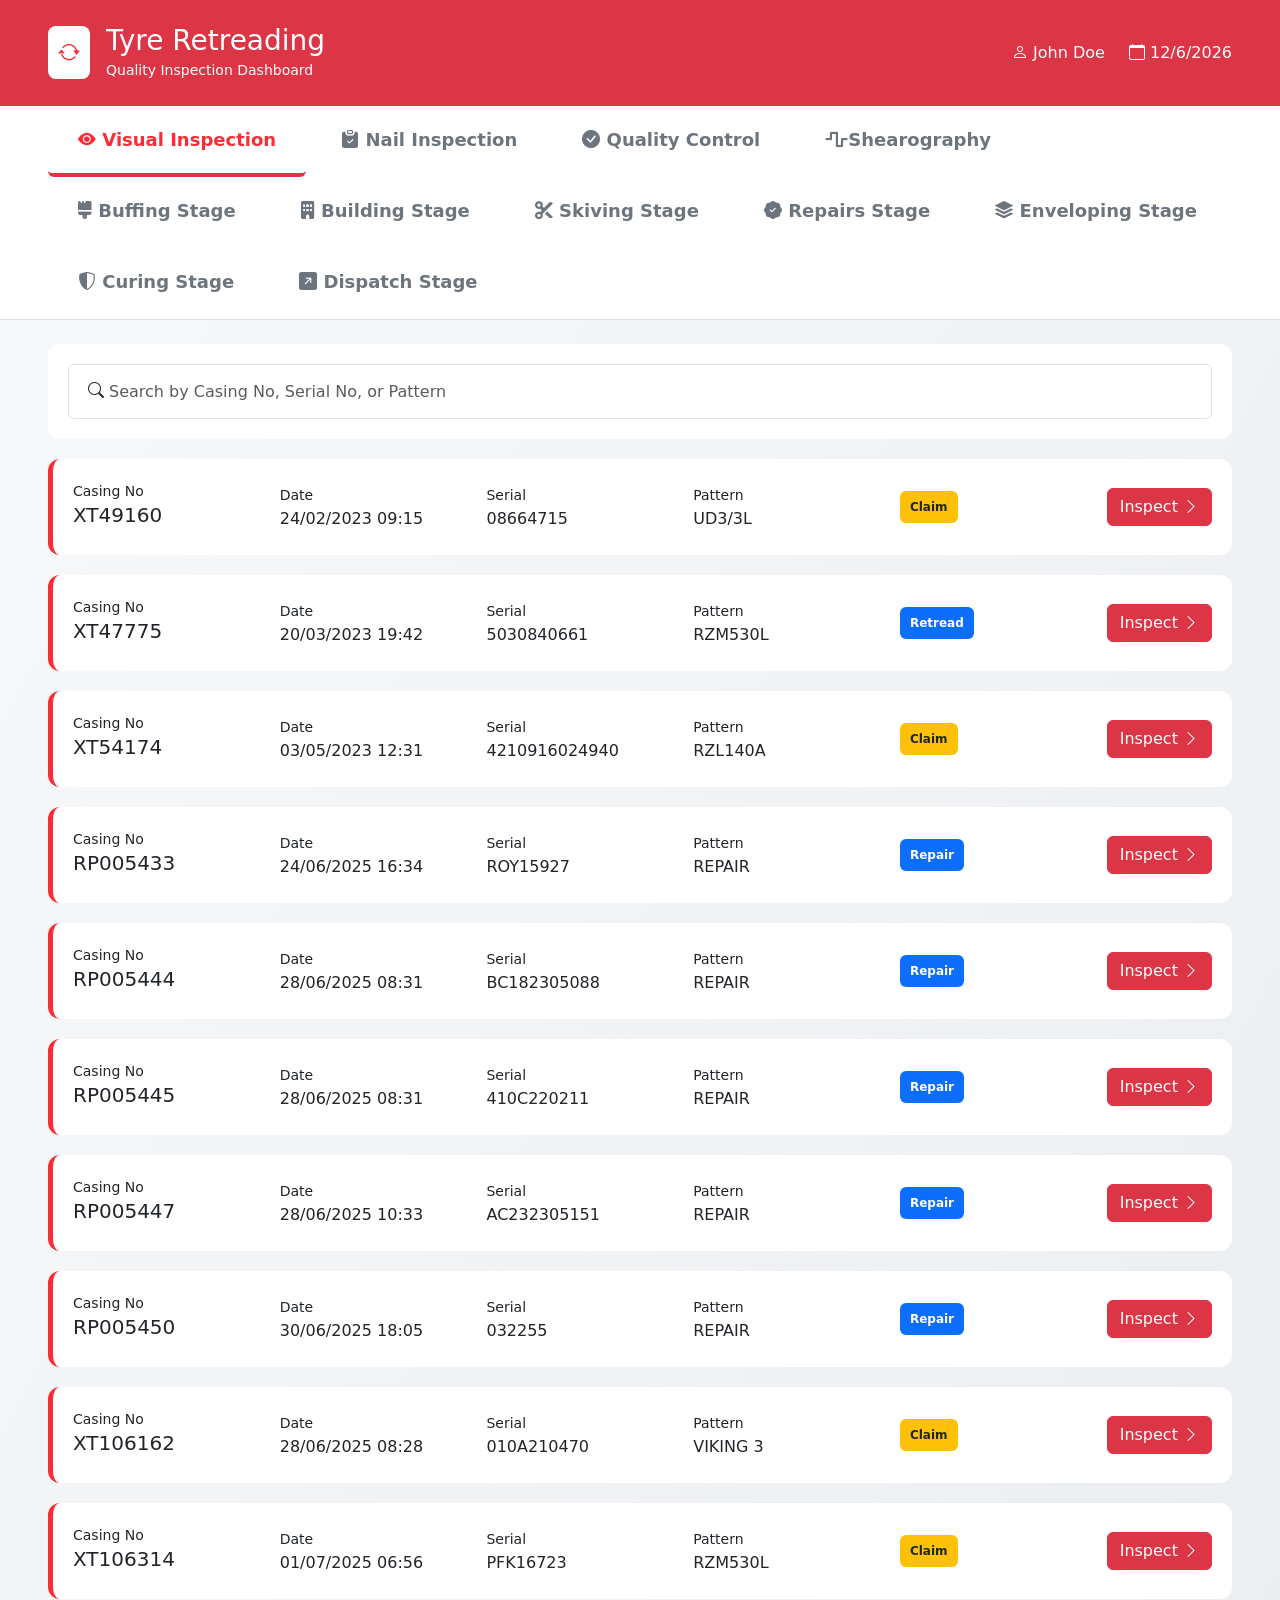
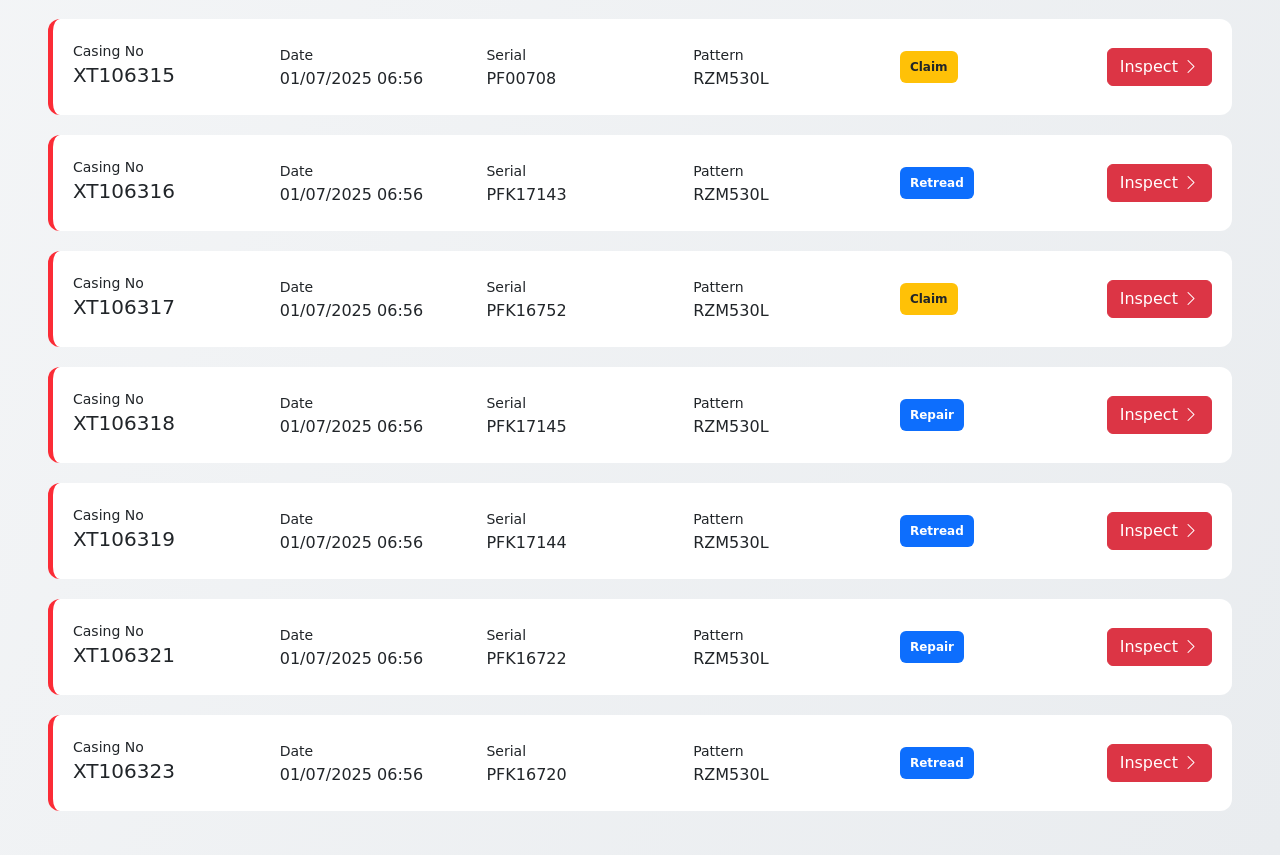
==== index.html @ 551306a9 "1st commit initiated" ====
<!DOCTYPE html>
<html lang="en">
  <head>
    <meta charset="UTF-8" />
    <meta name="viewport" content="width=device-width, initial-scale=1.0" />
    <title>Tyre Inspection Dashboard</title>
    <!-- Bootstrap 5.3 -->
    <link
      href="https://cdn.jsdelivr.net/npm/bootstrap@5.3.2/dist/css/bootstrap.min.css"
      rel="stylesheet"
    />

    <!-- Bootstrap Icons -->
    <link
      href="https://cdn.jsdelivr.net/npm/bootstrap-icons/font/bootstrap-icons.css"
      rel="stylesheet"
    />
    <!--Font Awesome-->
    <link
      rel="stylesheet"
      href="https://cdnjs.cloudflare.com/ajax/libs/font-awesome/6.5.1/css/all.min.css"
      integrity="sha512-..."
      crossorigin="anonymous"
      referrerpolicy="no-referrer"
    />

    <!-- Custom CSS -->
    <link rel="stylesheet" href="style.css" />
  </head>
  <body>
    <!-- HEADER -->
    <div class="header">
      <div
        class="container-fluid px-5 py-4 d-flex justify-content-between align-items-center"
      >
        <div class="d-flex align-items-center gap-3">
          <div class="logo-box">
            <i class="bi bi-arrow-repeat"></i>
          </div>
          <div>
            <h3 class="mb-0">Tyre Retreading</h3>
            <small>Quality Inspection Dashboard</small>
          </div>
        </div>

        <div class="d-flex gap-4">
          <div><i class="bi bi-person"></i> John Doe</div>
          <div><i class="bi bi-calendar"></i> <span id="today"></span></div>
        </div>
      </div>
    </div>

    <!-- TABS -->
    <div class="tabs">
      <div class="container-fluid px-5">
        <a class="btn tab-btn active" onclick="switchTab('visual')">
          <i class="bi bi-eye-fill"></i> Visual Inspection
        </a>
        <a
          class="btn tab-btn"
          href="nailInspection.html"
          onclick="switchTab('nail')"
        >
          <i class="bi bi-clipboard-check-fill"></i> Nail Inspection
        </a>
        <a
          class="btn tab-btn"
          href="qualityControl.html"
          onclick="switchTab('qc')"
        >
          <i class="bi bi-check-circle-fill"></i> Quality Control
        </a>
        <a
          class="btn tab-btn"
          href="shearography.html"
          onclick="switchTab('qc')"
        >
          <i class="fa-solid fa-wave-square"></i>Shearography
        </a>
        <a class="btn tab-btn" href="buffingStage.html" onclick="switchTab('qc')">
          <i class="fa-solid fa-brush"></i> Buffing Stage
        </a>
        <a class="btn tab-btn" href="buildingstage.html" onclick="switchTab('qc')">
          <i class="fa-solid fa-building"></i> Building Stage
        </a>
        <a class="btn tab-btn" href="skiving.html" onclick="switchTab('qc')">
          <i class="fa-solid fa-scissors"></i>
          Skiving Stage
        </a>
        <a class="btn tab-btn" href="repair.html" onclick="switchTab('qc')">
          <i class="bi bi-patch-check-fill"></i> Repairs Stage
        </a>
        <a class="btn tab-btn" href="" onclick="switchTab('qc')">
          <i class="bi bi-stack"></i> Enveloping Stage
        </a>
        <a class="btn tab-btn" href="" onclick="switchTab('qc')">
          <i class="bi bi-shield-shaded"></i> Curing Stage
        </a>
        <a class="btn tab-btn" href="" onclick="switchTab('qc')">
          <i class="bi bi-arrow-up-right-square-fill"></i> Dispatch Stage
        </a>
      </div>
    </div>

    <!-- CONTENT -->
    <div class="container-fluid px-5 py-4">
      <!-- VISUAL TAB -->
      <div id="visualTab">
        <div class="search-box">
          <i class="bi bi-search"></i>
          <input
            type="text"
            class="form-control"
            id="searchInput"
            placeholder="Search by Casing No, Serial No, or Pattern"
          />
        </div>

        <div id="inspectionList"></div>
      </div>

      <!-- NAIL TAB -->
      <div id="nailTab" class="empty-tab d-none">
        <i class="bi bi-clipboard-check"></i>
        <p>No items pending nail inspection</p>
      </div>

      <!-- QC TAB -->
      <div id="qcTab" class="empty-tab d-none">
        <i class="bi bi-check-circle"></i>
        <p>No items pending quality control</p>
      </div>
    </div>

    <!-- MODAL -->
    <div class="modal fade" id="approvalModal" tabindex="-1">
      <div class="modal-dialog modal-xl modal-dialog-centered">
        <div class="modal-content">
          <div class="modal-header bg-danger text-white">
            <h4 class="modal-title">Visual Inspection - Approval</h4>
          </div>

          <div class="modal-body">
            <div class="modal-info">
              <div>
                <small>Production No</small>
                <h5 id="modalCasing"></h5>
              </div>
              <div>
                <small>Serial No</small>
                <h5 id="modalSerial"></h5>
              </div>
              <div>
                <small>Staff</small>
                <h5>John Doe</h5>
              </div>
            </div>

            <div class="floating-select mb-3" id="floatBox">
              <select class="form-select" id="sectionWidth">
                <option value="" selected disabled hidden></option>
                <option value="Damaged Casing">Damaged Casing</option>
                <option value="Incorrect Pattern">Incorrect Pattern</option>
                <option value="Quality Issues">Quality Issues</option>
              </select>
              <label for="sectionWidth" class="lable-con"
                >Rejection Reason</label
              >
            </div>

            <div class="row g-3">
              <div class="col">
                <button
                  class="btn w-100 btn-approve btn-lg-action d-flex align-items-center justify-content-center gap-3"
                >
                  <b>APPROVED</b>
                  <span class="icon-box">
                    <i class="bi bi-check-lg"></i>
                  </span>
                </button>
              </div>

              <div class="col">
                <button
                  class="btn w-100 btn-reject btn-lg-action d-flex align-items-center justify-content-center gap-3"
                >
                  <b>REJECTED</b>
                  <span class="icon-box">
                    <i class="bi bi-x-lg"></i>
                  </span>
                </button>
              </div>
            </div>

            <button
              class="btn w-100 mt-3 btn-cancel btn-sm-action d-flex align-items-center justify-content-center gap-2"
            >
              Cancel
              <span class="icon-box">
                <i class="bi bi-x-circle"></i>
              </span>
            </button>
          </div>
        </div>
      </div>
    </div>

    <!-- JS -->
    <script src="https://cdn.jsdelivr.net/npm/bootstrap@5.3.2/dist/js/bootstrap.bundle.min.js"></script>
    <script src="script.js"></script>
    <script>
      const select = document.getElementById("sectionWidth");
      const box = document.getElementById("floatBox");

      select.addEventListener("change", function () {
        if (this.value) {
          box.classList.add("has-value");
        } else {
          box.classList.remove("has-value");
        }
      });
    </script>
    <script>
      document.addEventListener("DOMContentLoaded", function () {
        const searchInput = document.getElementById("searchInput");

        searchInput.addEventListener("input", function () {
          const value = this.value.toLowerCase();
          const cards = document.querySelectorAll(".inspection-card");

          cards.forEach((card) => {
            const text = card.innerText.toLowerCase();

            if (text.includes(value)) {
              card.style.display = "";
            } else {
              card.style.display = "none";
            }
          });
        });
      });
    </script>
  </body>
</html>
---- style.css ----
body {
  background: linear-gradient(to bottom right, #f8f9fa, #e9ecef);
  /* color: #f2f2f2; 
  #fb2c36 #ef23369e*/
}

.header {
  background: #dc3545;
  color: white;
}

.logo-box {
  background: white;
  color: #fb2c36;
  padding: 10px;
  border-radius: 8px;
  font-size: 22px;
}

.tabs {
  background: white;
  border-bottom: 1px solid #ddd;
}


.tab-btn {
  border: none;
  background: none;
  padding: 20px 30px;
  font-size: 18px;
  font-weight: 600;
  color: #6c757d;
  border-bottom: 4px solid transparent;
}

.tab-btn.active {
  color: #fb2c36;
  border-bottom-color: #dc3545;
}

.search-box {
  background: white;
  padding: 20px;
  border-radius: 12px;
  box-shadow: none;
  position: relative;
  margin-bottom: 20px;
  outline: none;
}

.search-box i {
  position: absolute;
  top: 50%;
  left: 40px;
  transform: translateY(-50%);
}

.search-box input {
  padding-left: 40px;
  height: 55px;
}

.inspection-card {
  background: white;
  border-left: 5px solid #fb2c36;
  padding: 20px;
  border-radius: 12px;
  margin-bottom: 20px;
}

.empty-tab {
  background: white;
  text-align: center;
  padding: 80px;
  border-radius: 12px;
}

.empty-tab i {
  font-size: 70px;
  color: #ccc;
}

.modal-info {
  display: grid;
  grid-template-columns: repeat(3, 1fr);
  background: #f8f9fa;
  padding: 20px;
  border-radius: 10px;
}

/* .btn-cancel{
    background-color: #f2f2f2;
    color: black;
} */
/* .form-select:focus,
.form-select:focus{
    border-color: none ;
    outline: none !important;
    box-shadow: none !important;
} */
.form-control:focus{
    border-color: #ced4da;
    outline: none;
    box-shadow: none;
}
.bg-warning{
padding: 10px;
}
.bg-primary{
    padding: 10px;
}

.floating-select {
  position: relative;
}

.floating-select select {
  height: 52px;
  padding-top: 22px;
}

.lable-con {
  position: absolute;
  left: 12px;
  top: 50%;
  transform: translateY(-50%);
  font-size: 14px;
  font-weight: 400;
  color: #777;
  pointer-events: none;
  transition: 0.2s ease;
}

/* Move label up but stay inside */
.floating-select select:focus + .lable-con,
.floating-select.has-value .lable-con {
  top: 8px;
  font-weight: 300;
  font-size: 12px;
  color: #464545;
}
.floating-select{
    position: relative;
    border: 1px solid #5a5a5a;
    border-radius: 8px;
    outline: none !important;
    box-shadow: none !important;
}
.floating-select select{
    outline: none;
    box-shadow: none;   
    border-color: none;
}
.form-select:focus {
  border-color: #ced4da;  
  box-shadow: none;       
  outline: none;
}
/* aprove reject button*/
/* .py-3{
    padding-top: 3rem !important;
    padding-bottom: 3rem !important;
}
b, strong {
    font-weight: bolder;
    font-size: large;
    color: black;
}
.btn-reject{
    background-color: #e7293aa3 ;
    --bs-btn-hover-bg: #e13949d6;
}

.btn-approve{
    background-color: #3ed18dc4;
    --bs-btn-hover-bg: #26a369d9;
} */


/* COMMON BUTTON EFFECT (same as Upgrade button) */
.btn-approve,
.btn-reject,
.btn-cancel {
  border-radius: 14px;
  font-weight: 700;
  transition: all 0.3s ease;
  box-shadow: 0 6px 15px rgba(0, 0, 0, 0.15);
}

/* HOVER LIFT EFFECT */
.btn-approve:hover,
.btn-reject:hover,
.btn-cancel:hover {
  transform: translateY(-2px);
  box-shadow: 0 10px 25px rgba(0, 0, 0, 0.25);
}

/* ACTIVE CLICK */
.btn-approve:active,
.btn-reject:active,
.btn-cancel:active {
  transform: translateY(0);
  box-shadow: 0 4px 10px rgba(0, 0, 0, 0.2);
}

/* APPROVE BUTTON */
.btn-approve {
  background: linear-gradient(135deg, #26a369,#28a745);
  color: #fff;
}

.btn-approve:hover {
  background: linear-gradient(135deg, #259c65, #28a745);
  color: #fff;
}

/* REJECT BUTTON */
.btn-reject {
  background: linear-gradient(135deg, #dc3545, #f54b5c);
  color: #fff;
}

.btn-reject:hover {
  background: linear-gradient(135deg, #dc3545, #f54b5c);
  color: #fff;
}

/* CANCEL BUTTON */
.btn-cancel {
  background: linear-gradient(135deg, #f7f7f7, #e2e2e2);
  color: #000;
}

.btn-cancel:hover {
  background: linear-gradient(135deg, #ffffff, #d6d6d6);
}

/* TEXT */
b, strong {
  font-size: 1.1rem;
}

/* KEEP YOUR BIG HEIGHT */
.py-3 {
  padding-top: 1.2rem !important;
  padding-bottom: 1.2rem !important;
}

/* ICON BOX (same as Upgrade) */
.icon-box {
  background: rgba(255, 255, 255, 0.35);
  padding: 8px 12px;
  border-radius: 10px;
  display: flex;
  align-items: center;
  justify-content: center;
}

/* COMMON BUTTON EFFECT */
.btn-approve,
.btn-reject,
.btn-cancel {
  border-radius: 14px;
  font-weight: 700;
  transition: all 0.3s ease;
  box-shadow: 0 6px 15px rgba(0, 0, 0, 0.18);
}

/* HOVER */
.btn-approve:hover,
.btn-reject:hover,
.btn-cancel:hover {
  transform: translateY(-2px);
  box-shadow: 0 10px 25px rgba(0, 0, 0, 0.3);
}

/* APPROVE */
.btn-approve {
  background: linear-gradient(135deg, #28a745, #26a369,#28a745);
  color: #fff;
}

/* REJECT */
.btn-reject {
  background: linear-gradient(135deg,#dc3545, #f54f5f,#dc3545);
  color: #fff;
}

/* CANCEL */
.btn-cancel {
  background: linear-gradient(135deg, #f7f7f7, #e2e2e2);
  color: #615e5e;
}
/* BIG ACTION BUTTONS (Approve / Reject) */
.btn-lg-action {
  padding-top: 1.6rem;
  padding-bottom: 1.6rem;
  font-size: 1.2rem;
}

/* SMALL CANCEL BUTTON */
.btn-sm-action {
  padding-top: 0.7rem;
  padding-bottom: 0.7rem;
  font-size: 1rem;
}

/* ICON SIZE MATCH */
.btn-lg-action .icon-box {
  padding: 10px 14px;
}

.btn-sm-action .icon-box {
  padding: 6px 10px;
}
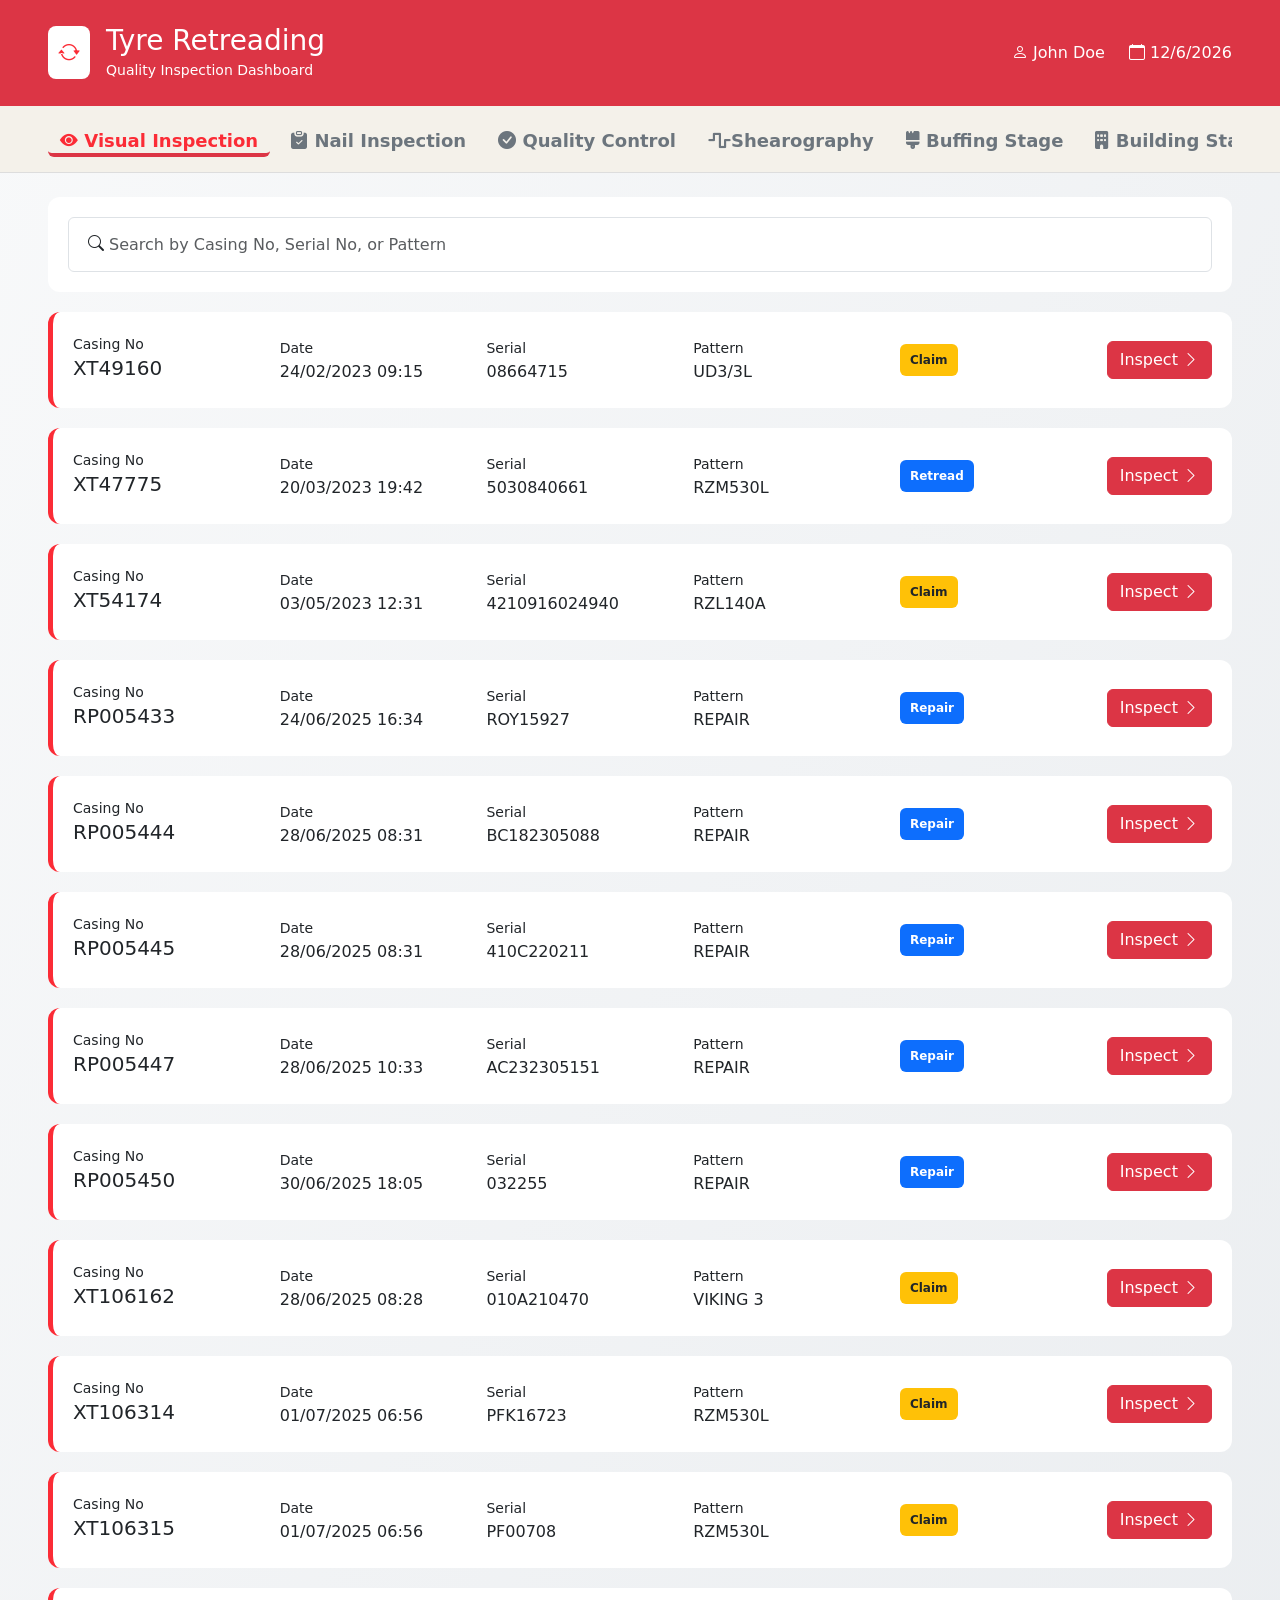
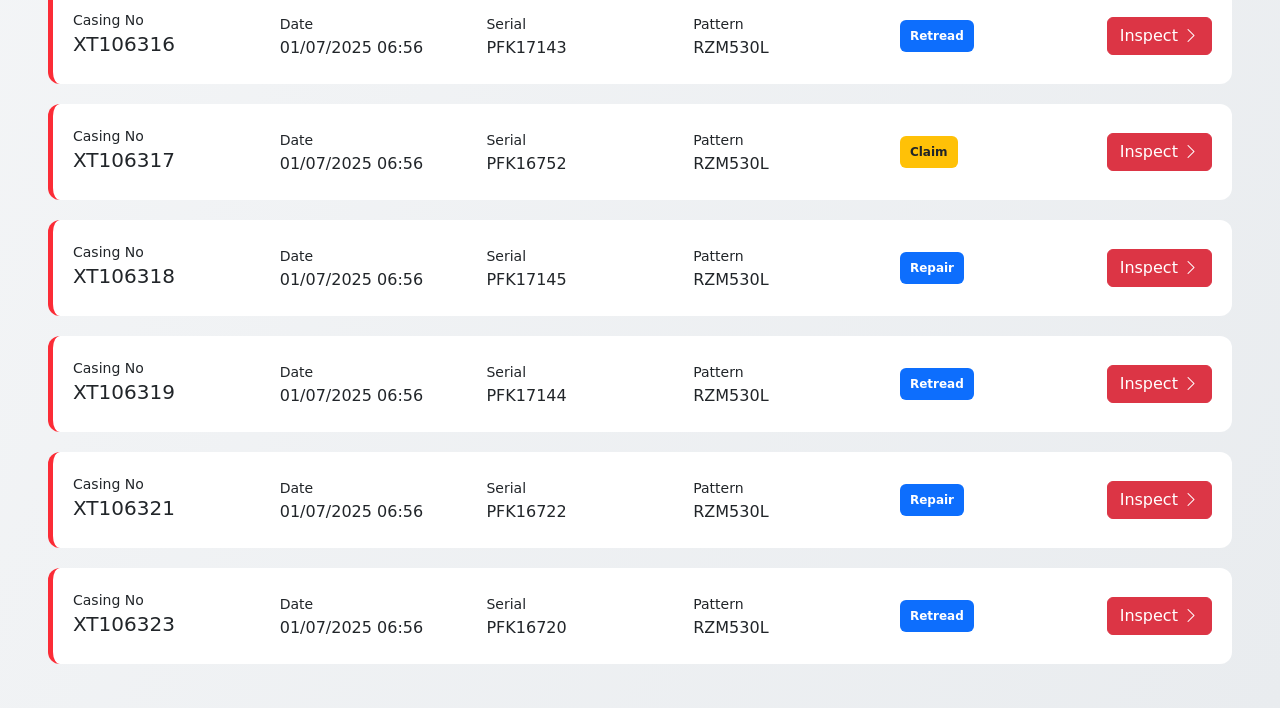
==== commit 5bda6054: "scrollable tabs" ====
--- a/index.html
+++ b/index.html
@@ -1,4 +1,4 @@
-<!DOCTYPE html>
+<!doctype html>
 <html lang="en">
   <head>
     <meta charset="UTF-8" />
@@ -52,53 +52,63 @@
 
     <!-- TABS -->
     <div class="tabs">
-      <div class="container-fluid px-5">
-        <a class="btn tab-btn active" onclick="switchTab('visual')">
-          <i class="bi bi-eye-fill"></i> Visual Inspection
-        </a>
-        <a
-          class="btn tab-btn"
-          href="nailInspection.html"
-          onclick="switchTab('nail')"
-        >
-          <i class="bi bi-clipboard-check-fill"></i> Nail Inspection
-        </a>
-        <a
-          class="btn tab-btn"
-          href="qualityControl.html"
-          onclick="switchTab('qc')"
-        >
-          <i class="bi bi-check-circle-fill"></i> Quality Control
-        </a>
-        <a
-          class="btn tab-btn"
-          href="shearography.html"
-          onclick="switchTab('qc')"
-        >
-          <i class="fa-solid fa-wave-square"></i>Shearography
-        </a>
-        <a class="btn tab-btn" href="buffingStage.html" onclick="switchTab('qc')">
-          <i class="fa-solid fa-brush"></i> Buffing Stage
-        </a>
-        <a class="btn tab-btn" href="buildingstage.html" onclick="switchTab('qc')">
-          <i class="fa-solid fa-building"></i> Building Stage
-        </a>
-        <a class="btn tab-btn" href="skiving.html" onclick="switchTab('qc')">
-          <i class="fa-solid fa-scissors"></i>
-          Skiving Stage
-        </a>
-        <a class="btn tab-btn" href="repair.html" onclick="switchTab('qc')">
-          <i class="bi bi-patch-check-fill"></i> Repairs Stage
-        </a>
-        <a class="btn tab-btn" href="" onclick="switchTab('qc')">
-          <i class="bi bi-stack"></i> Enveloping Stage
-        </a>
-        <a class="btn tab-btn" href="" onclick="switchTab('qc')">
-          <i class="bi bi-shield-shaded"></i> Curing Stage
-        </a>
-        <a class="btn tab-btn" href="" onclick="switchTab('qc')">
-          <i class="bi bi-arrow-up-right-square-fill"></i> Dispatch Stage
-        </a>
+      <div class="container-fluid px-5 ">
+        <div class="tabs-scroll">
+          <a class="btn tab-btn active" onclick="switchTab('visual')">
+            <i class="bi bi-eye-fill"></i> Visual Inspection
+          </a>
+          <a
+            class="btn tab-btn"
+            href="nailInspection.html"
+            onclick="switchTab('nail')"
+          >
+            <i class="bi bi-clipboard-check-fill"></i> Nail Inspection
+          </a>
+          <a
+            class="btn tab-btn"
+            href="qualityControl.html"
+            onclick="switchTab('qc')"
+          >
+            <i class="bi bi-check-circle-fill"></i> Quality Control
+          </a>
+          <a
+            class="btn tab-btn"
+            href="shearography.html"
+            onclick="switchTab('qc')"
+          >
+            <i class="fa-solid fa-wave-square"></i>Shearography
+          </a>
+          <a
+            class="btn tab-btn"
+            href="buffingStage.html"
+            onclick="switchTab('qc')"
+          >
+            <i class="fa-solid fa-brush"></i> Buffing Stage
+          </a>
+          <a
+            class="btn tab-btn"
+            href="buildingstage.html"
+            onclick="switchTab('qc')"
+          >
+            <i class="fa-solid fa-building"></i> Building Stage
+          </a>
+          <a class="btn tab-btn" href="skiving.html" onclick="switchTab('qc')">
+            <i class="fa-solid fa-scissors"></i>
+            Skiving Stage
+          </a>
+          <a class="btn tab-btn" href="repair.html" onclick="switchTab('qc')">
+            <i class="bi bi-patch-check-fill"></i> Repairs Stage
+          </a>
+          <a class="btn tab-btn" href="" onclick="switchTab('qc')">
+            <i class="bi bi-stack"></i> Enveloping Stage
+          </a>
+          <a class="btn tab-btn" href="" onclick="switchTab('qc')">
+            <i class="bi bi-shield-shaded"></i> Curing Stage
+          </a>
+          <a class="btn tab-btn" href="dispatch.html" onclick="switchTab('qc')">
+            <i class="bi bi-arrow-up-right-square-fill"></i> Dispatch Stage
+          </a>
+        </div>
       </div>
     </div>
 
--- a/style.css
+++ b/style.css
@@ -314,5 +314,40 @@
   padding: 6px 10px;
 }
 
-
-
+/* SCROLLABLE TABS (ONE LINE)*/
+
+.tabs {
+  background: #f4f1ea;
+  border-bottom: 1px solid #ddd;
+}
+
+.tabs-scroll {
+  display: flex;
+  flex-wrap: nowrap;           /* FORCE single line */
+  gap: 8px;
+  overflow-x: auto;            /* horizontal scroll */
+  overflow-y: hidden;
+  padding: 15px 0;
+  scrollbar-width: thin;
+}
+
+/* Hide ugly scrollbar (optional) */
+.tabs-scroll::-webkit-scrollbar {
+  height: 6px;
+}
+
+.tabs-scroll::-webkit-scrollbar-thumb {
+  background: #bbb;
+  border-radius: 10px;
+}
+
+.tab-btn {
+  white-space: nowrap;         /* Prevent wrapping */
+  flex-shrink: 0;              /* Prevent shrinking */
+  height: 36px;
+  padding: 6px 12px;
+}
+
+
+
+
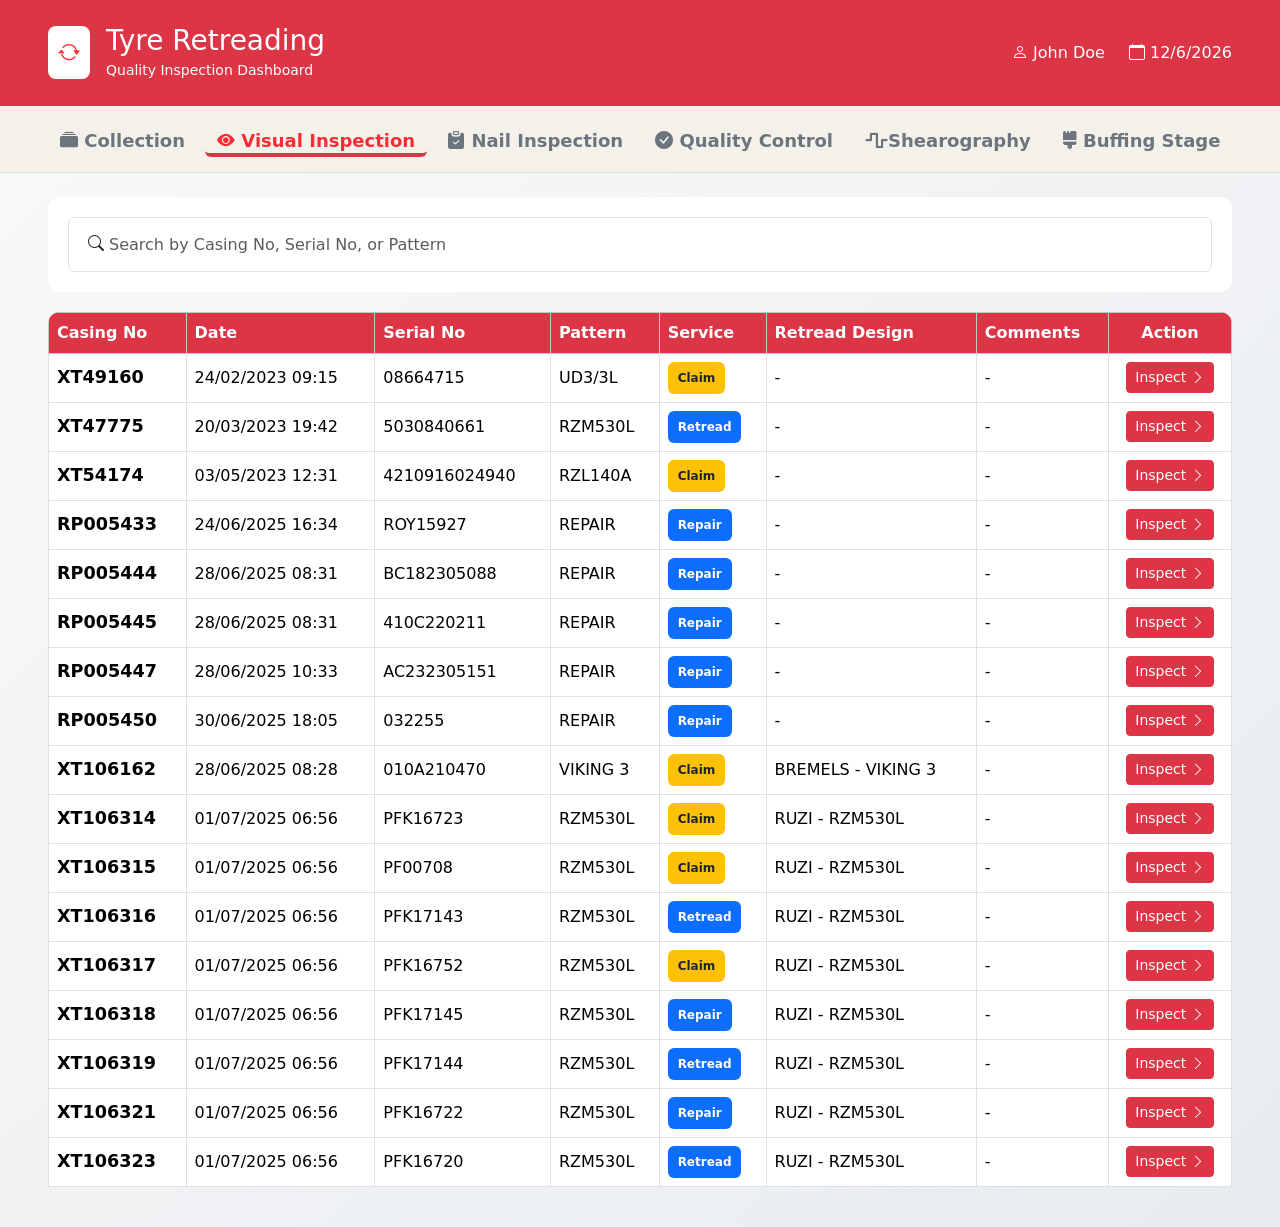
==== commit bbf2d0e5: "collection page created. table is updated." ====
--- a/index.html
+++ b/index.html
@@ -54,6 +54,13 @@
     <div class="tabs">
       <div class="container-fluid px-5 ">
         <div class="tabs-scroll">
+          <a
+            class="btn tab-btn"
+            href="collection.html"
+            onclick="switchTab('collect')"
+          >
+            <i class="bi bi-collection-fill"></i> Collection
+          </a>
           <a class="btn tab-btn active" onclick="switchTab('visual')">
             <i class="bi bi-eye-fill"></i> Visual Inspection
           </a>
--- a/style.css
+++ b/style.css
@@ -347,7 +347,30 @@
   height: 36px;
   padding: 6px 12px;
 }
-
-
-
-
+table th {
+  font-weight: 600;
+  white-space: nowrap;
+}
+
+table td {
+  vertical-align: middle;
+}
+
+.table-hover tbody tr:hover {
+  background-color: #f8f9fa;
+}
+
+.table-responsive {
+  border-radius: 12px;
+  overflow: hidden;
+}
+/* TABLE HEADER COLOR */
+table thead th {
+  background-color: #dc3545 !important; /* Bootstrap danger */
+  color: #fff !important;
+  vertical-align: middle;
+  white-space: nowrap;
+}
+
+
+
